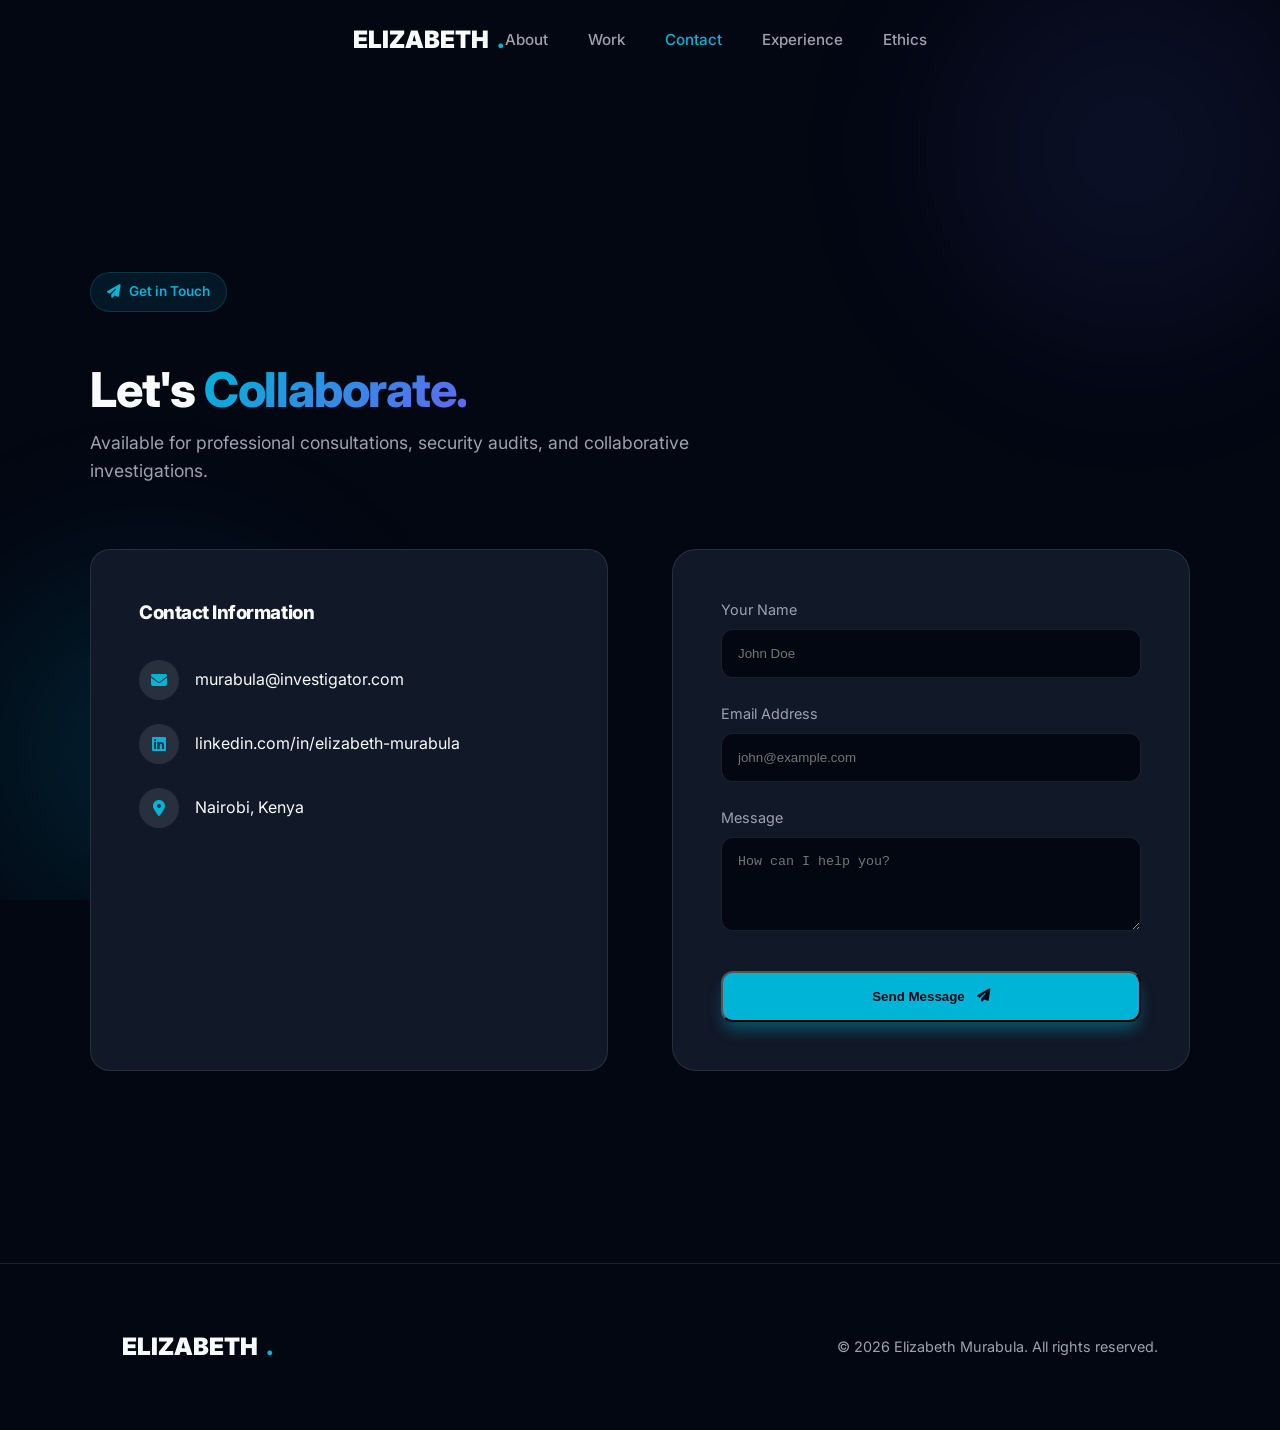
==== Contact.html @ b8bf177f "Modernized professional portfolio design" ====
<!DOCTYPE html>
<html lang="en">
<head>
    <meta charset="UTF-8">
    <meta name="viewport" content="width=device-width, initial-scale=1.0">
    <title>Contact | Elizabeth Murabula</title>
    <link rel="stylesheet" href="https://cdnjs.cloudflare.com/ajax/libs/font-awesome/6.4.0/css/all.min.css">
    <link rel="preconnect" href="https://fonts.googleapis.com">
    <link rel="preconnect" href="https://fonts.gstatic.com" crossorigin>
    <link href="https://fonts.googleapis.com/css2?family=Inter:wght@300;400;500;600;700;800;900&display=swap" rel="stylesheet">
    <link rel="stylesheet" href="css/main.css">
</head>
<body class="interior-page">
    <div class="bg-blobs">
        <div class="blob blob-1"></div>
        <div class="blob blob-2"></div>
    </div>

    <header class="scrolled">
        <div class="container">
            <nav style="width: 100%; display: flex; justify-content: space-between; align-items: center;">
                <a href="index.html" class="logo">ELIZABETH<span>.</span></a>
                <ul class="nav-links">
                    <li><a href="index.html#about">About</a></li>
                    <li><a href="index.html#projects">Work</a></li>
                    <li><a href="Contact.html" class="active">Contact</a></li>
                    <li><a href="Experience.html">Experience</a></li>
                    <li><a href="Ethics.html">Ethics</a></li>
                </ul>
            </nav>
        </div>
    </header>

    <main class="container" style="padding: 4rem 0;">
        <section class="reveal active">
            <div class="section-header" style="text-align: left;">
                <div class="badge"><i class="fas fa-paper-plane"></i> Get in Touch</div>
                <h1 style="font-size: 3rem; margin-top: 1rem;">Let's <span class="gradient-text">Collaborate.</span></h1>
                <p style="max-width: 600px;">Available for professional consultations, security audits, and collaborative investigations.</p>
            </div>

            <div style="display: grid; grid-template-columns: repeat(auto-fit, minmax(300px, 1fr)); gap: 4rem; margin-top: 4rem;">
                <div class="project-card" style="padding: 3rem;">
                    <h3>Contact Information</h3>
                    <div style="margin-top: 2rem; display: grid; gap: 1.5rem;">
                        <div style="display: flex; align-items: center; gap: 1rem;">
                            <div style="width: 40px; height: 40px; background: var(--border); border-radius: 50%; display: flex; align-items: center; justify-content: center;">
                                <i class="fas fa-envelope" style="color: var(--primary);"></i>
                            </div>
                            <span>murabula@investigator.com</span>
                        </div>
                        <div style="display: flex; align-items: center; gap: 1rem;">
                            <div style="width: 40px; height: 40px; background: var(--border); border-radius: 50%; display: flex; align-items: center; justify-content: center;">
                                <i class="fab fa-linkedin" style="color: var(--primary);"></i>
                            </div>
                            <span>linkedin.com/in/elizabeth-murabula</span>
                        </div>
                        <div style="display: flex; align-items: center; gap: 1rem;">
                            <div style="width: 40px; height: 40px; background: var(--border); border-radius: 50%; display: flex; align-items: center; justify-content: center;">
                                <i class="fas fa-location-dot" style="color: var(--primary);"></i>
                            </div>
                            <span>Nairobi, Kenya</span>
                        </div>
                    </div>
                </div>

                <div style="background: var(--card-bg); padding: 3rem; border-radius: 24px; border: 1px solid var(--border);">
                    <form id="contact-form">
                        <div style="margin-bottom: 1.5rem;">
                            <label style="display: block; margin-bottom: 0.5rem; font-size: 0.9rem; color: var(--text-secondary);">Your Name</label>
                            <input type="text" placeholder="John Doe" style="width: 100%; padding: 1rem; border-radius: 12px; border: 1px solid var(--border); background: var(--bg-color); color: white; outline: none;">
                        </div>
                        <div style="margin-bottom: 1.5rem;">
                            <label style="display: block; margin-bottom: 0.5rem; font-size: 0.9rem; color: var(--text-secondary);">Email Address</label>
                            <input type="email" placeholder="john@example.com" style="width: 100%; padding: 1rem; border-radius: 12px; border: 1px solid var(--border); background: var(--bg-color); color: white; outline: none;">
                        </div>
                        <div style="margin-bottom: 2rem;">
                            <label style="display: block; margin-bottom: 0.5rem; font-size: 0.9rem; color: var(--text-secondary);">Message</label>
                            <textarea rows="4" placeholder="How can I help you?" style="width: 100%; padding: 1rem; border-radius: 12px; border: 1px solid var(--border); background: var(--bg-color); color: white; outline: none;"></textarea>
                        </div>
                        <button type="submit" class="btn btn-primary" style="width: 100%; justify-content: center;">
                            Send Message <i class="fas fa-paper-plane"></i>
                        </button>
                    </form>
                </div>
            </div>
        </section>
    </main>

    <footer style="padding: 4rem 0; background: var(--bg-color); border-top: 1px solid var(--border);">
        <div class="container">
            <div style="display: flex; justify-content: space-between; align-items: center; flex-wrap: wrap; gap: 2rem;">
                <a href="index.html" class="logo">ELIZABETH<span>.</span></a>
                <p style="color: var(--text-secondary); font-size: 0.9rem;">
                    &copy; 2026 Elizabeth Murabula. All rights reserved.
                </p>
            </div>
        </div>
    </footer>

    <script src="js/app.js"></script>
</body>
</html>
---- css/main.css ----
:root {
    --bg-color: #030712;
    --card-bg: #111827;
    --primary: #00b4d8;
    --primary-glow: rgba(0, 180, 216, 0.4);
    --secondary: #6366f1;
    --text-primary: #f9fafb;
    --text-secondary: #9ca3af;
    --accent: #10b981;
    --border: rgba(255, 255, 255, 0.1);
    --glass: rgba(17, 24, 39, 0.7);
    --font-main: 'Inter', system-ui, -apple-system, sans-serif;
    --transition: all 0.3s cubic-bezier(0.4, 0, 0.2, 1);
}

* {
    margin: 0;
    padding: 0;
    box-sizing: border-box;
    scroll-behavior: smooth;
}

body {
    background-color: var(--bg-color);
    color: var(--text-primary);
    font-family: var(--font-main);
    line-height: 1.6;
    overflow-x: hidden;
}

/* Custom Scrollbar */
::-webkit-scrollbar {
    width: 8px;
}

::-webkit-scrollbar-track {
    background: var(--bg-color);
}

::-webkit-scrollbar-thumb {
    background: var(--card-bg);
    border-radius: 10px;
    border: 2px solid var(--bg-color);
}

::-webkit-scrollbar-thumb:hover {
    background: var(--primary);
}

/* Background Gradients */
.bg-blobs {
    position: fixed;
    top: 0;
    left: 0;
    width: 100%;
    height: 100%;
    z-index: -1;
    overflow: hidden;
}

.blob {
    position: absolute;
    width: 500px;
    height: 500px;
    background: radial-gradient(circle, var(--primary-glow) 0%, transparent 70%);
    border-radius: 50%;
    filter: blur(80px);
    opacity: 0.5;
    animation: move 20s infinite alternate;
}

.blob-1 { top: -100px; right: -100px; background: radial-gradient(circle, rgba(99, 102, 241, 0.3) 0%, transparent 70%); }
.blob-2 { bottom: -100px; left: -100px; animation-delay: -5s; }

@keyframes move {
    from { transform: translate(0, 0) scale(1); }
    to { transform: translate(100px, 100px) scale(1.2); }
}

/* Typography */
h1, h2, h3, h4 {
    font-weight: 800;
    letter-spacing: -0.025em;
}

.gradient-text {
    background: linear-gradient(135deg, var(--primary) 0%, var(--secondary) 100%);
    -webkit-background-clip: text;
    -webkit-text-fill-color: transparent;
    background-clip: text;
}

/* Layout */
.container {
    max-width: 1100px;
    margin: 0 auto;
    padding: 0 2rem;
}

header {
    height: 80px;
    display: flex;
    align-items: center;
    position: sticky;
    top: 0;
    z-index: 100;
    transition: var(--transition);
}

header.scrolled {
    background: var(--glass);
    backdrop-filter: blur(12px);
    border-bottom: 1px solid var(--border);
}

nav {
    width: 100%;
    display: flex;
    justify-content: space-between;
    align-items: center;
}

.logo {
    font-weight: 900;
    font-size: 1.5rem;
    color: var(--text-primary);
    text-decoration: none;
    display: flex;
    align-items: center;
    gap: 0.5rem;
}

.logo span {
    color: var(--primary);
}

.nav-links {
    display: flex;
    gap: 2.5rem;
    list-style: none;
}

.nav-links a {
    text-decoration: none;
    color: var(--text-secondary);
    font-weight: 500;
    font-size: 0.95rem;
    transition: var(--transition);
}

.nav-links a:hover, .nav-links a.active {
    color: var(--primary);
}

/* Hero Section */
.hero {
    min-height: 90vh;
    display: flex;
    align-items: center;
    padding-top: 4rem;
}

.hero-grid {
    display: grid;
    grid-template-columns: 1.2fr 1fr;
    gap: 4rem;
    align-items: center;
}

.hero-content h1 {
    font-size: 4rem;
    line-height: 1.1;
    margin-bottom: 1.5rem;
}

.subheadline {
    font-size: 1.25rem;
    color: var(--text-secondary);
    margin-bottom: 2.5rem;
    max-width: 500px;
}

.badge {
    display: inline-flex;
    align-items: center;
    gap: 0.5rem;
    padding: 0.5rem 1rem;
    background: rgba(0, 180, 216, 0.1);
    color: var(--primary);
    border-radius: 99px;
    font-size: 0.85rem;
    font-weight: 600;
    margin-bottom: 1.5rem;
    border: 1px solid rgba(0, 180, 216, 0.2);
}

.btn-group {
    display: flex;
    gap: 1.5rem;
}

.btn {
    padding: 1rem 2rem;
    border-radius: 12px;
    font-weight: 600;
    text-decoration: none;
    transition: var(--transition);
    display: flex;
    align-items: center;
    gap: 0.75rem;
}

.btn-primary {
    background: var(--primary);
    color: var(--bg-color);
    box-shadow: 0 10px 15px -3px var(--primary-glow);
}

.btn-primary:hover {
    transform: translateY(-2px);
    box-shadow: 0 20px 25px -5px var(--primary-glow);
}

.btn-secondary {
    background: var(--card-bg);
    color: var(--text-primary);
    border: 1px solid var(--border);
}

.btn-secondary:hover {
    background: rgba(255, 255, 255, 0.05);
}

.hero-visual {
    position: relative;
    display: flex;
    justify-content: center;
}

.profile-img-container {
    width: 380px;
    height: 380px;
    position: relative;
    z-index: 1;
}

.profile-img-container::after {
    content: '';
    position: absolute;
    inset: -20px;
    background: linear-gradient(135deg, var(--primary), var(--secondary));
    border-radius: 40% 60% 70% 30% / 40% 50% 60% 50%;
    z-index: -1;
    animation: morph 8s ease-in-out infinite alternate;
}

@keyframes morph {
    0% { border-radius: 40% 60% 70% 30% / 40% 40% 60% 50%; }
    100% { border-radius: 70% 30% 50% 50% / 30% 30% 70% 70%; }
}

.profile-img {
    width: 100%;
    height: 100%;
    object-fit: cover;
    border-radius: 30px;
    background: var(--card-bg);
    border: 2px solid var(--border);
}

/* Sections */
section {
    padding: 8rem 0;
}

.section-header {
    text-align: center;
    margin-bottom: 4rem;
}

.section-header h2 {
    font-size: 2.5rem;
    margin-bottom: 1rem;
}

.section-header p {
    color: var(--text-secondary);
    font-size: 1.1rem;
}

/* Projects Grid */
.projects-grid {
    display: grid;
    grid-template-columns: repeat(auto-fit, minmax(320px, 1fr));
    gap: 2rem;
}

.project-card {
    background: var(--card-bg);
    border: 1px solid var(--border);
    border-radius: 20px;
    padding: 2rem;
    transition: var(--transition);
    position: relative;
    overflow: hidden;
    display: flex;
    flex-direction: column;
}

.project-card:hover {
    transform: translateY(-8px);
    border-color: var(--primary);
    box-shadow: 0 30px 60px -12px rgba(0, 0, 0, 0.5);
}

.project-icon {
    width: 50px;
    height: 50px;
    background: rgba(0, 180, 216, 0.1);
    color: var(--primary);
    border-radius: 12px;
    display: flex;
    align-items: center;
    justify-content: center;
    font-size: 1.5rem;
    margin-bottom: 1.5rem;
}

.project-title {
    font-size: 1.4rem;
    margin-bottom: 1rem;
}

.project-desc {
    color: var(--text-secondary);
    font-size: 0.95rem;
    margin-bottom: 1.5rem;
    flex-grow: 1;
}

.project-tags {
    display: flex;
    flex-wrap: wrap;
    gap: 0.5rem;
    margin-bottom: 1.5rem;
}

.tag {
    font-size: 0.75rem;
    padding: 0.25rem 0.75rem;
    background: rgba(255, 255, 255, 0.05);
    border-radius: 99px;
    color: var(--text-secondary);
}

.project-link {
    display: flex;
    align-items: center;
    gap: 0.5rem;
    color: var(--primary);
    text-decoration: none;
    font-weight: 600;
    font-size: 0.9rem;
}

/* Skills */
.skills-container {
    display: flex;
    flex-wrap: wrap;
    justify-content: center;
    gap: 1.5rem;
}

.skill-pill {
    padding: 1rem 2rem;
    background: var(--card-bg);
    border: 1px solid var(--border);
    border-radius: 16px;
    font-weight: 600;
    display: flex;
    align-items: center;
    gap: 1rem;
    transition: var(--transition);
}

.skill-pill:hover {
    border-color: var(--primary);
    background: rgba(0, 180, 216, 0.05);
}

.skill-pill i {
    color: var(--primary);
    font-size: 1.25rem;
}

/* Reveal Animation */
.reveal {
    opacity: 0;
    transform: translateY(30px);
    transition: all 0.8s ease-out;
}

.reveal.active {
    opacity: 1;
    transform: translateY(0);
}

/* Responsive */
@media (max-width: 968px) {
    .hero-grid {
        grid-template-columns: 1fr;
        text-align: center;
        gap: 3rem;
    }
    
    .hero-content h1 {
        font-size: 3rem;
    }
    
    .subheadline {
        margin-left: auto;
        margin-right: auto;
    }
    
    .btn-group {
        justify-content: center;
    }
    
    .nav-links {
        display: none;
    }
    
    .profile-img-container {
        width: 300px;
        height: 300px;
    }
}
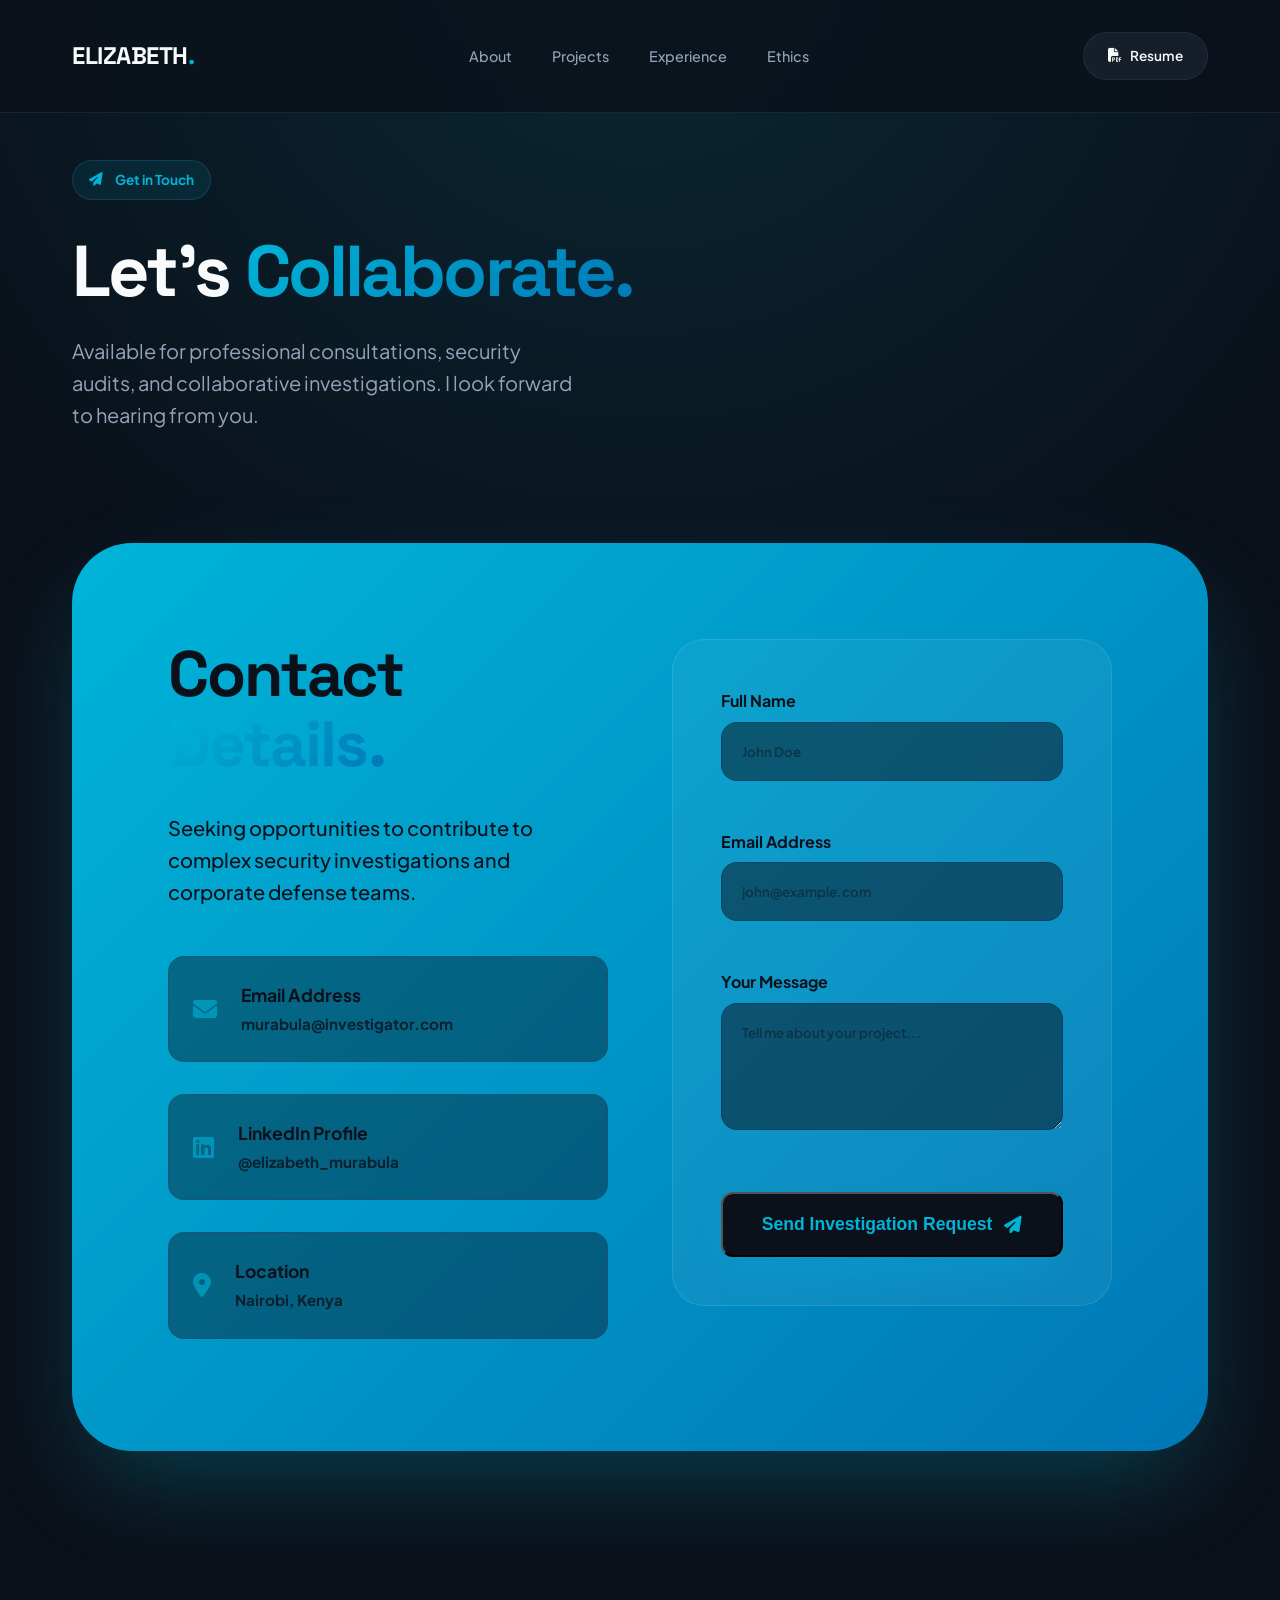
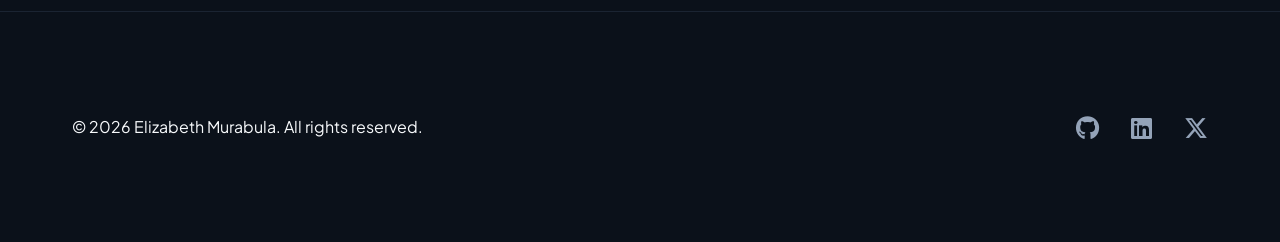
==== commit e4b0119f: "Modernized Premium Portfolio Design & Organized Architecture" ====
--- a/Contact.html
+++ b/Contact.html
@@ -4,100 +4,128 @@
     <meta charset="UTF-8">
     <meta name="viewport" content="width=device-width, initial-scale=1.0">
     <title>Contact | Elizabeth Murabula</title>
-    <link rel="stylesheet" href="https://cdnjs.cloudflare.com/ajax/libs/font-awesome/6.4.0/css/all.min.css">
+    <meta name="description" content="Get in touch with Elizabeth Murabula for professional consultations and investigations.">
+    
+    <!-- External Resources -->
+    <link rel="stylesheet" href="https://cdnjs.cloudflare.com/ajax/libs/font-awesome/6.5.0/css/all.min.css">
     <link rel="preconnect" href="https://fonts.googleapis.com">
     <link rel="preconnect" href="https://fonts.gstatic.com" crossorigin>
-    <link href="https://fonts.googleapis.com/css2?family=Inter:wght@300;400;500;600;700;800;900&display=swap" rel="stylesheet">
+    <link href="https://fonts.googleapis.com/css2?family=Plus+Jakarta+Sans:wght@300;400;500;600;700;800&family=Space+Grotesk:wght@300;400;500;600;700&display=swap" rel="stylesheet">
+    
+    <!-- Custom CSS -->
     <link rel="stylesheet" href="css/main.css">
 </head>
-<body class="interior-page">
-    <div class="bg-blobs">
-        <div class="blob blob-1"></div>
-        <div class="blob blob-2"></div>
-    </div>
+<body>
+    <!-- Premium Background Effects -->
+    <div class="main-glow"></div>
+    <div class="bg-noise"></div>
 
-    <header class="scrolled">
-        <div class="container">
-            <nav style="width: 100%; display: flex; justify-content: space-between; align-items: center;">
-                <a href="index.html" class="logo">ELIZABETH<span>.</span></a>
+    <!-- Navigation -->
+    <header class="navbar">
+        <div class="container flex-between">
+            <a href="index.html" class="brand">ELIZABETH<span class="dot">.</span></a>
+            <nav>
                 <ul class="nav-links">
                     <li><a href="index.html#about">About</a></li>
-                    <li><a href="index.html#projects">Work</a></li>
-                    <li><a href="Contact.html" class="active">Contact</a></li>
+                    <li><a href="index.html#work">Projects</a></li>
                     <li><a href="Experience.html">Experience</a></li>
                     <li><a href="Ethics.html">Ethics</a></li>
                 </ul>
             </nav>
+            <div class="nav-actions">
+                <a href="CV.html" class="nav-btn">
+                    <i class="fas fa-file-pdf"></i> Resume
+                </a>
+            </div>
         </div>
     </header>
 
-    <main class="container" style="padding: 4rem 0;">
-        <section class="reveal active">
-            <div class="section-header" style="text-align: left;">
-                <div class="badge"><i class="fas fa-paper-plane"></i> Get in Touch</div>
-                <h1 style="font-size: 3rem; margin-top: 1rem;">Let's <span class="gradient-text">Collaborate.</span></h1>
-                <p style="max-width: 600px;">Available for professional consultations, security audits, and collaborative investigations.</p>
-            </div>
-
-            <div style="display: grid; grid-template-columns: repeat(auto-fit, minmax(300px, 1fr)); gap: 4rem; margin-top: 4rem;">
-                <div class="project-card" style="padding: 3rem;">
-                    <h3>Contact Information</h3>
-                    <div style="margin-top: 2rem; display: grid; gap: 1.5rem;">
-                        <div style="display: flex; align-items: center; gap: 1rem;">
-                            <div style="width: 40px; height: 40px; background: var(--border); border-radius: 50%; display: flex; align-items: center; justify-content: center;">
-                                <i class="fas fa-envelope" style="color: var(--primary);"></i>
-                            </div>
-                            <span>murabula@investigator.com</span>
-                        </div>
-                        <div style="display: flex; align-items: center; gap: 1rem;">
-                            <div style="width: 40px; height: 40px; background: var(--border); border-radius: 50%; display: flex; align-items: center; justify-content: center;">
-                                <i class="fab fa-linkedin" style="color: var(--primary);"></i>
-                            </div>
-                            <span>linkedin.com/in/elizabeth-murabula</span>
-                        </div>
-                        <div style="display: flex; align-items: center; gap: 1rem;">
-                            <div style="width: 40px; height: 40px; background: var(--border); border-radius: 50%; display: flex; align-items: center; justify-content: center;">
-                                <i class="fas fa-location-dot" style="color: var(--primary);"></i>
-                            </div>
-                            <span>Nairobi, Kenya</span>
-                        </div>
-                    </div>
-                </div>
-
-                <div style="background: var(--card-bg); padding: 3rem; border-radius: 24px; border: 1px solid var(--border);">
-                    <form id="contact-form">
-                        <div style="margin-bottom: 1.5rem;">
-                            <label style="display: block; margin-bottom: 0.5rem; font-size: 0.9rem; color: var(--text-secondary);">Your Name</label>
-                            <input type="text" placeholder="John Doe" style="width: 100%; padding: 1rem; border-radius: 12px; border: 1px solid var(--border); background: var(--bg-color); color: white; outline: none;">
-                        </div>
-                        <div style="margin-bottom: 1.5rem;">
-                            <label style="display: block; margin-bottom: 0.5rem; font-size: 0.9rem; color: var(--text-secondary);">Email Address</label>
-                            <input type="email" placeholder="john@example.com" style="width: 100%; padding: 1rem; border-radius: 12px; border: 1px solid var(--border); background: var(--bg-color); color: white; outline: none;">
-                        </div>
-                        <div style="margin-bottom: 2rem;">
-                            <label style="display: block; margin-bottom: 0.5rem; font-size: 0.9rem; color: var(--text-secondary);">Message</label>
-                            <textarea rows="4" placeholder="How can I help you?" style="width: 100%; padding: 1rem; border-radius: 12px; border: 1px solid var(--border); background: var(--bg-color); color: white; outline: none;"></textarea>
-                        </div>
-                        <button type="submit" class="btn btn-primary" style="width: 100%; justify-content: center;">
-                            Send Message <i class="fas fa-paper-plane"></i>
-                        </button>
-                    </form>
+    <main>
+        <!-- Page Hero -->
+        <section class="hero-section" style="padding-top: 10rem; padding-bottom: 4rem;">
+            <div class="container">
+                <div class="hero-info reveal active">
+                    <div class="hero-badge"><i class="fas fa-paper-plane"></i> Get in Touch</div>
+                    <h1>Let's <span class="gradient-text">Collaborate.</span></h1>
+                    <p class="hero-desc">
+                        Available for professional consultations, security audits, and collaborative investigations. I look forward to hearing from you.
+                    </p>
                 </div>
             </div>
         </section>
+
+        <!-- Contact Form Section -->
+        <section class="contact-section" style="padding-top: 0;">
+            <div class="container reveal">
+                <div class="contact-box" style="grid-template-columns: 1fr 1fr; gap: 4rem; align-items: start;">
+                    <div class="contact-info">
+                        <h2>Contact <br><span class="gradient-text">Details.</span></h2>
+                        <p style="margin-bottom: 3rem;">Seeking opportunities to contribute to complex security investigations and corporate defense teams.</p>
+                        
+                        <div class="contact-methods">
+                            <div class="method" style="margin-bottom: 2rem; display: flex; align-items: center; gap: 1.5rem; background: rgba(11, 17, 26, 0.4); padding: 1.5rem; border-radius: 16px; border: 1px solid var(--border);">
+                                <i class="fas fa-envelope" style="font-size: 1.5rem; color: var(--primary);"></i>
+                                <div>
+                                    <strong style="display: block; font-size: 1.1rem;">Email Address</strong>
+                                    <span style="font-size: 0.95rem; color: var(--bg-color); opacity: 0.8;">murabula@investigator.com</span>
+                                </div>
+                            </div>
+                            
+                            <div class="method" style="margin-bottom: 2rem; display: flex; align-items: center; gap: 1.5rem; background: rgba(11, 17, 26, 0.4); padding: 1.5rem; border-radius: 16px; border: 1px solid var(--border);">
+                                <i class="fab fa-linkedin" style="font-size: 1.5rem; color: var(--primary);"></i>
+                                <div>
+                                    <strong style="display: block; font-size: 1.1rem;">LinkedIn Profile</strong>
+                                    <span style="font-size: 0.95rem; color: var(--bg-color); opacity: 0.8;">@elizabeth_murabula</span>
+                                </div>
+                            </div>
+                            
+                            <div class="method" style="display: flex; align-items: center; gap: 1.5rem; background: rgba(11, 17, 26, 0.4); padding: 1.5rem; border-radius: 16px; border: 1px solid var(--border);">
+                                <i class="fas fa-location-dot" style="font-size: 1.5rem; color: var(--primary);"></i>
+                                <div>
+                                    <strong style="display: block; font-size: 1.1rem;">Location</strong>
+                                    <span style="font-size: 0.95rem; color: var(--bg-color); opacity: 0.8;">Nairobi, Kenya</span>
+                                </div>
+                            </div>
+                        </div>
+                    </div>
+
+                    <div style="background: rgba(255, 255, 255, 0.05); padding: 3rem; border-radius: 32px; border: 1px solid rgba(255, 255, 255, 0.1);">
+                        <form class="contact-form">
+                            <div style="margin-bottom: 1.5rem;">
+                                <label style="display: block; margin-bottom: 0.5rem; color: var(--bg-color); font-weight: 700;">Full Name</label>
+                                <input type="text" placeholder="John Doe" required style="background: rgba(11,17,26,0.5); border-color: rgba(11,17,26,0.2); width: 100%;">
+                            </div>
+                            <div style="margin-bottom: 1.5rem;">
+                                <label style="display: block; margin-bottom: 0.5rem; color: var(--bg-color); font-weight: 700;">Email Address</label>
+                                <input type="email" placeholder="john@example.com" required style="background: rgba(11,17,26,0.5); border-color: rgba(11,17,26,0.2); width: 100%;">
+                            </div>
+                            <div style="margin-bottom: 2rem;">
+                                <label style="display: block; margin-bottom: 0.5rem; color: var(--bg-color); font-weight: 700;">Your Message</label>
+                                <textarea rows="5" placeholder="Tell me about your project..." required style="background: rgba(11,17,26,0.5); border-color: rgba(11,17,26,0.2); width: 100%;"></textarea>
+                            </div>
+                            <button type="submit" class="btn btn-main" style="background: var(--bg-color); color: var(--primary); padding: 1.25rem; width: 100%; justify-content: center; font-size: 1.1rem;">
+                                Send Investigation Request <i class="fas fa-paper-plane"></i>
+                            </button>
+                        </form>
+                    </div>
+                </div>
+            </div>
+        </section>
+
     </main>
 
-    <footer style="padding: 4rem 0; background: var(--bg-color); border-top: 1px solid var(--border);">
-        <div class="container">
-            <div style="display: flex; justify-content: space-between; align-items: center; flex-wrap: wrap; gap: 2rem;">
-                <a href="index.html" class="logo">ELIZABETH<span>.</span></a>
-                <p style="color: var(--text-secondary); font-size: 0.9rem;">
-                    &copy; 2026 Elizabeth Murabula. All rights reserved.
-                </p>
+    <footer class="footer">
+        <div class="container flex-between">
+            <p>&copy; 2026 Elizabeth Murabula. All rights reserved.</p>
+            <div class="social-links">
+                <a href="#"><i class="fab fa-github"></i></a>
+                <a href="#"><i class="fab fa-linkedin"></i></a>
+                <a href="#"><i class="fab fa-x-twitter"></i></a>
             </div>
         </div>
     </footer>
 
+    <!-- Global Scripts -->
     <script src="js/app.js"></script>
 </body>
 </html>
--- a/css/main.css
+++ b/css/main.css
@@ -1,437 +1,522 @@
 :root {
-    --bg-color: #030712;
-    --card-bg: #111827;
-    --primary: #00b4d8;
-    --primary-glow: rgba(0, 180, 216, 0.4);
-    --secondary: #6366f1;
-    --text-primary: #f9fafb;
-    --text-secondary: #9ca3af;
-    --accent: #10b981;
-    --border: rgba(255, 255, 255, 0.1);
-    --glass: rgba(17, 24, 39, 0.7);
-    --font-main: 'Inter', system-ui, -apple-system, sans-serif;
-    --transition: all 0.3s cubic-bezier(0.4, 0, 0.2, 1);
-}
-
+    /* Color Palette - Cyber / Digital / Premium */
+    --primary: #00b4d8;         /* High-tech Blue */
+    --secondary: #0077b6;
+    --accent: #48cae4;
+    --bg-color: #0b111a;        /* Deep Space / Night Sky */
+    --card-bg: #161e2a;        /* Slightly lighter than BG */
+    --text-primary: #f8fafc;    /* Off-white */
+    --text-secondary: #94a3b8;  /* Slate/Greyish */
+    --border: rgba(51, 65, 85, 0.4);
+    --primary-glow: rgba(0, 180, 216, 0.3);
+    --grad-main: linear-gradient(135deg, #00b4d8, #0077b6);
+    --grad-accent: linear-gradient(135deg, #48cae4, #00b4d8);
+    --transition: all 0.4s cubic-bezier(0.165, 0.84, 0.44, 1);
+}
+
+/* Modern Typography & Reset */
 * {
     margin: 0;
     padding: 0;
     box-sizing: border-box;
-    scroll-behavior: smooth;
 }
 
 body {
     background-color: var(--bg-color);
     color: var(--text-primary);
-    font-family: var(--font-main);
+    font-family: 'Plus Jakarta Sans', sans-serif;
     line-height: 1.6;
     overflow-x: hidden;
-}
-
-/* Custom Scrollbar */
-::-webkit-scrollbar {
-    width: 8px;
-}
-
-::-webkit-scrollbar-track {
-    background: var(--bg-color);
-}
-
-::-webkit-scrollbar-thumb {
-    background: var(--card-bg);
-    border-radius: 10px;
-    border: 2px solid var(--bg-color);
-}
-
-::-webkit-scrollbar-thumb:hover {
-    background: var(--primary);
-}
-
-/* Background Gradients */
-.bg-blobs {
+    position: relative;
+}
+
+h1, h2, h3, h4, .gradient-text {
+    font-family: 'Space Grotesk', sans-serif;
+    font-weight: 700;
+}
+
+/* Premium Background Effects */
+.main-glow {
+    position: fixed;
+    top: 0;
+    left: 0;
+    width: 100vw;
+    height: 100vh;
+    background: radial-gradient(circle at 50% -10%, rgba(0, 180, 216, 0.15), transparent 70%);
+    pointer-events: none;
+    z-index: 1;
+}
+
+.bg-noise {
+    position: fixed;
+    top: 0;
+    left: 0;
+    width: 100vw;
+    height: 100vh;
+    background: url('https://grainy-gradients.vercel.app/noise.svg');
+    opacity: 0.05;
+    pointer-events: none;
+    z-index: 1;
+}
+
+/* Layout Container */
+.container {
+    max-width: 1200px;
+    margin: 0 auto;
+    padding: 0 2rem;
+}
+
+.flex-between {
+    display: flex;
+    justify-content: space-between;
+    align-items: center;
+}
+
+.grid-2 {
+    display: grid;
+    grid-template-columns: repeat(2, 1fr);
+    gap: 4rem;
+    align-items: center;
+}
+
+.grid-4 {
+    display: grid;
+    grid-template-columns: repeat(auto-fit, minmax(200px, 1fr));
+    gap: 2rem;
+}
+
+/* Navbar */
+.navbar {
+    padding: 2rem 0;
     position: fixed;
     top: 0;
     left: 0;
     width: 100%;
-    height: 100%;
-    z-index: -1;
-    overflow: hidden;
-}
-
-.blob {
-    position: absolute;
-    width: 500px;
-    height: 500px;
-    background: radial-gradient(circle, var(--primary-glow) 0%, transparent 70%);
-    border-radius: 50%;
-    filter: blur(80px);
-    opacity: 0.5;
-    animation: move 20s infinite alternate;
-}
-
-.blob-1 { top: -100px; right: -100px; background: radial-gradient(circle, rgba(99, 102, 241, 0.3) 0%, transparent 70%); }
-.blob-2 { bottom: -100px; left: -100px; animation-delay: -5s; }
-
-@keyframes move {
-    from { transform: translate(0, 0) scale(1); }
-    to { transform: translate(100px, 100px) scale(1.2); }
-}
-
-/* Typography */
-h1, h2, h3, h4 {
+    z-index: 1000;
+    background: rgba(11, 17, 26, 0.8);
+    backdrop-filter: blur(20px);
+    border-bottom: 1px solid var(--border);
+    transition: var(--transition);
+}
+
+.brand {
+    font-family: 'Space Grotesk', sans-serif;
+    font-size: 1.5rem;
     font-weight: 800;
-    letter-spacing: -0.025em;
-}
-
-.gradient-text {
-    background: linear-gradient(135deg, var(--primary) 0%, var(--secondary) 100%);
-    -webkit-background-clip: text;
-    -webkit-text-fill-color: transparent;
-    background-clip: text;
-}
-
-/* Layout */
-.container {
-    max-width: 1100px;
-    margin: 0 auto;
-    padding: 0 2rem;
-}
-
-header {
-    height: 80px;
-    display: flex;
-    align-items: center;
-    position: sticky;
-    top: 0;
-    z-index: 100;
-    transition: var(--transition);
-}
-
-header.scrolled {
-    background: var(--glass);
-    backdrop-filter: blur(12px);
-    border-bottom: 1px solid var(--border);
-}
-
-nav {
-    width: 100%;
-    display: flex;
-    justify-content: space-between;
-    align-items: center;
-}
-
-.logo {
-    font-weight: 900;
-    font-size: 1.5rem;
+    text-decoration: none;
     color: var(--text-primary);
-    text-decoration: none;
-    display: flex;
-    align-items: center;
-    gap: 0.5rem;
-}
-
-.logo span {
-    color: var(--primary);
-}
+    letter-spacing: -0.02em;
+}
+
+.dot { color: var(--primary); }
 
 .nav-links {
     display: flex;
+    list-style: none;
     gap: 2.5rem;
-    list-style: none;
 }
 
 .nav-links a {
     text-decoration: none;
     color: var(--text-secondary);
     font-weight: 500;
-    font-size: 0.95rem;
-    transition: var(--transition);
-}
-
-.nav-links a:hover, .nav-links a.active {
+    font-size: 0.9rem;
+    transition: var(--transition);
+}
+
+.nav-links a:hover { color: var(--primary); }
+
+.nav-btn {
+    padding: 0.75rem 1.5rem;
+    background: var(--card-bg);
+    border: 1px solid var(--border);
+    border-radius: 99px;
+    color: var(--text-primary);
+    text-decoration: none;
+    font-weight: 600;
+    font-size: 0.85rem;
+    display: flex;
+    align-items: center;
+    gap: 0.5rem;
+    transition: var(--transition);
+}
+
+.nav-btn:hover {
+    border-color: var(--primary);
+    background: rgba(0, 180, 216, 0.1);
+}
+
+/* Hero Section */
+.hero-section {
+    padding-top: 12rem;
+    padding-bottom: 6rem;
+    position: relative;
+    z-index: 2;
+}
+
+.hero-badge {
+    display: inline-flex;
+    align-items: center;
+    gap: 0.75rem;
+    background: rgba(0, 180, 216, 0.1);
+    border: 1px solid rgba(0, 180, 216, 0.2);
+    padding: 0.5rem 1rem;
+    border-radius: 99px;
+    font-size: 0.85rem;
+    font-weight: 700;
     color: var(--primary);
-}
-
-/* Hero Section */
-.hero {
-    min-height: 90vh;
-    display: flex;
-    align-items: center;
-    padding-top: 4rem;
-}
-
-.hero-grid {
-    display: grid;
-    grid-template-columns: 1.2fr 1fr;
-    gap: 4rem;
-    align-items: center;
-}
-
-.hero-content h1 {
-    font-size: 4rem;
+    margin-bottom: 2rem;
+}
+
+.pulse {
+    width: 8px;
+    height: 8px;
+    background: var(--primary);
+    border-radius: 50%;
+    animation: pulse 1.5s infinite;
+}
+
+@keyframes pulse {
+    0% { transform: scale(0.95); box-shadow: 0 0 0 0 rgba(0, 180, 216, 0.7); }
+    70% { transform: scale(1); box-shadow: 0 0 0 10px rgba(0, 180, 216, 0); }
+    100% { transform: scale(0.95); box-shadow: 0 0 0 0 rgba(0, 180, 216, 0); }
+}
+
+.hero-info h1 {
+    font-size: 4.5rem;
     line-height: 1.1;
     margin-bottom: 1.5rem;
-}
-
-.subheadline {
+    letter-spacing: -0.04em;
+}
+
+.gradient-text {
+    background: var(--grad-main);
+    -webkit-background-clip: text;
+    background-clip: text;
+    color: transparent;
+}
+
+.hero-desc {
     font-size: 1.25rem;
     color: var(--text-secondary);
-    margin-bottom: 2.5rem;
     max-width: 500px;
-}
-
-.badge {
+    margin-bottom: 3rem;
+}
+
+.hero-btns {
+    display: flex;
+    gap: 1.5rem;
+}
+
+.btn {
+    padding: 0.85rem 2rem;
+    border-radius: 12px;
+    font-weight: 700;
+    text-decoration: none;
     display: inline-flex;
     align-items: center;
-    gap: 0.5rem;
-    padding: 0.5rem 1rem;
-    background: rgba(0, 180, 216, 0.1);
-    color: var(--primary);
-    border-radius: 99px;
-    font-size: 0.85rem;
-    font-weight: 600;
-    margin-bottom: 1.5rem;
-    border: 1px solid rgba(0, 180, 216, 0.2);
-}
-
-.btn-group {
-    display: flex;
-    gap: 1.5rem;
-}
-
-.btn {
-    padding: 1rem 2rem;
-    border-radius: 12px;
-    font-weight: 600;
-    text-decoration: none;
-    transition: var(--transition);
-    display: flex;
-    align-items: center;
     gap: 0.75rem;
-}
-
-.btn-primary {
-    background: var(--primary);
+    transition: var(--transition);
+}
+
+.btn-main {
+    background: var(--grad-main);
     color: var(--bg-color);
-    box-shadow: 0 10px 15px -3px var(--primary-glow);
-}
-
-.btn-primary:hover {
-    transform: translateY(-2px);
-    box-shadow: 0 20px 25px -5px var(--primary-glow);
-}
-
-.btn-secondary {
-    background: var(--card-bg);
+    box-shadow: 0 20px 40px -10px var(--primary-glow);
+}
+
+.btn-main:hover {
+    transform: translateY(-4px);
+    box-shadow: 0 30px 50px -15px var(--primary-glow);
+}
+
+.btn-outline {
+    background: transparent;
+    border: 1px solid var(--border);
     color: var(--text-primary);
-    border: 1px solid var(--border);
-}
-
-.btn-secondary:hover {
-    background: rgba(255, 255, 255, 0.05);
-}
-
-.hero-visual {
+}
+
+.btn-outline:hover {
+    border-color: var(--primary);
+    background: rgba(0, 180, 216, 0.05);
+}
+
+/* Visuals */
+.visual-card {
     position: relative;
-    display: flex;
-    justify-content: center;
-}
-
-.profile-img-container {
-    width: 380px;
-    height: 380px;
-    position: relative;
-    z-index: 1;
-}
-
-.profile-img-container::after {
-    content: '';
-    position: absolute;
-    inset: -20px;
-    background: linear-gradient(135deg, var(--primary), var(--secondary));
-    border-radius: 40% 60% 70% 30% / 40% 50% 60% 50%;
-    z-index: -1;
-    animation: morph 8s ease-in-out infinite alternate;
-}
-
-@keyframes morph {
-    0% { border-radius: 40% 60% 70% 30% / 40% 40% 60% 50%; }
-    100% { border-radius: 70% 30% 50% 50% / 30% 30% 70% 70%; }
-}
-
-.profile-img {
+    width: 100%;
+    max-width: 500px;
+    aspect-ratio: 1;
+}
+
+.hero-img {
     width: 100%;
     height: 100%;
     object-fit: cover;
+    border-radius: 40px;
+    border: 1px solid var(--border);
+    background: var(--card-bg);
+}
+
+.stat-float {
+    position: absolute;
+    background: rgba(22, 30, 42, 0.8);
+    backdrop-filter: blur(20px);
+    padding: 1.25rem;
+    border-radius: 20px;
+    border: 1px solid var(--border);
+    display: flex;
+    align-items: center;
+    gap: 1rem;
+    z-index: 10;
+}
+
+.stat-1 { top: 20%; left: -10%; }
+.stat-2 { bottom: 10%; right: -10%; }
+
+.stat-float i {
+    width: 40px;
+    height: 40px;
+    background: var(--primary);
+    border-radius: 12px;
+    display: flex;
+    align-items: center;
+    justify-content: center;
+    color: var(--bg-color);
+}
+
+.stat-float span { font-size: 0.8rem; color: var(--text-secondary); }
+.stat-float strong { display: block; font-size: 1.1rem; }
+
+/* Stats Counter */
+.stats-counter {
+    padding: 6rem 0;
+    border-top: 1px solid var(--border);
+    border-bottom: 1px solid var(--border);
+    background: rgba(22, 30, 42, 0.3);
+}
+
+.counter-item { text-align: center; }
+.counter-item h2 { font-size: 3rem; margin-bottom: 0.5rem; }
+.counter-item p { color: var(--text-secondary); font-weight: 500; }
+
+/* Sections Common */
+section { padding: 10rem 0; position: relative; z-index: 2; }
+
+.section-tag {
+    color: var(--primary);
+    font-weight: 800;
+    text-transform: uppercase;
+    letter-spacing: 0.2rem;
+    margin-bottom: 1.5rem;
+}
+
+h2 { font-size: 3.5rem; line-height: 1.1; margin-bottom: 2rem; letter-spacing: -0.03em; }
+
+.section-desc {
+    max-width: 800px;
+    margin: 0 auto;
+    font-size: 1.5rem;
+    color: var(--text-secondary);
+}
+
+/* About Grid */
+.about-grid {
+    display: grid;
+    grid-template-columns: repeat(3, 1fr);
+    gap: 2rem;
+    margin-top: 6rem;
+}
+
+.about-card {
+    background: var(--card-bg);
+    padding: 3rem;
     border-radius: 30px;
-    background: var(--card-bg);
-    border: 2px solid var(--border);
-}
-
-/* Sections */
-section {
-    padding: 8rem 0;
-}
-
-.section-header {
-    text-align: center;
-    margin-bottom: 4rem;
-}
-
-.section-header h2 {
-    font-size: 2.5rem;
-    margin-bottom: 1rem;
-}
-
-.section-header p {
-    color: var(--text-secondary);
-    font-size: 1.1rem;
-}
+    border: 1px solid var(--border);
+    text-align: left;
+    transition: var(--transition);
+}
+
+.about-card:hover { y: -10px; border-color: var(--primary); }
+
+.about-card i {
+    font-size: 2rem;
+    color: var(--primary);
+    margin-bottom: 2rem;
+}
+
+.about-card h3 { font-size: 1.5rem; margin-bottom: 1rem; }
+.about-card p { color: var(--text-secondary); font-size: 0.95rem; }
 
 /* Projects Grid */
 .projects-grid {
     display: grid;
-    grid-template-columns: repeat(auto-fit, minmax(320px, 1fr));
-    gap: 2rem;
-}
-
-.project-card {
+    grid-template-columns: repeat(3, 1fr);
+    gap: 3rem;
+    margin-top: 6rem;
+}
+
+.p-card {
     background: var(--card-bg);
-    border: 1px solid var(--border);
-    border-radius: 20px;
+    border-radius: 32px;
+    overflow: hidden;
+    border: 1px solid var(--border);
+    transition: var(--transition);
+}
+
+.p-card:hover { transform: translateY(-12px); border-color: var(--primary); }
+
+.p-img-wrapper {
+    position: relative;
+    height: 240px;
+    overflow: hidden;
+}
+
+.p-img-wrapper img { width: 100%; height: 100%; object-fit: cover; transition: var(--transition); }
+.p-card:hover .p-img-wrapper img { transform: scale(1.1); }
+
+.p-overlay {
+    position: absolute;
+    top: 0;
+    left: 0;
+    width: 100%;
+    height: 100%;
+    background: linear-gradient(to bottom, transparent, rgba(11, 17, 26, 0.8));
+    display: flex;
+    align-items: flex-end;
     padding: 2rem;
-    transition: var(--transition);
-    position: relative;
-    overflow: hidden;
-    display: flex;
-    flex-direction: column;
-}
-
-.project-card:hover {
-    transform: translateY(-8px);
-    border-color: var(--primary);
-    box-shadow: 0 30px 60px -12px rgba(0, 0, 0, 0.5);
-}
-
-.project-icon {
-    width: 50px;
-    height: 50px;
-    background: rgba(0, 180, 216, 0.1);
-    color: var(--primary);
-    border-radius: 12px;
+}
+
+.p-tag {
+    background: var(--primary);
+    color: var(--bg-color);
+    padding: 0.25rem 1rem;
+    border-radius: 99px;
+    font-size: 0.75rem;
+    font-weight: 800;
+}
+
+.p-content { padding: 2.5rem; }
+
+.p-icon {
+    width: 60px;
+    height: 60px;
+    border-radius: 16px;
     display: flex;
     align-items: center;
     justify-content: center;
     font-size: 1.5rem;
-    margin-bottom: 1.5rem;
-}
-
-.project-title {
-    font-size: 1.4rem;
-    margin-bottom: 1rem;
-}
-
-.project-desc {
+    margin-bottom: 2rem;
+    margin-top: -5rem;
+    position: relative;
+    z-index: 3;
+    box-shadow: 0 10px 30px -5px rgba(0,0,0,0.5);
+}
+
+.ic-virus { background: linear-gradient(135deg, #ef4444, #991b1b); color: white; }
+.ic-med { background: linear-gradient(135deg, #10b981, #065f46); color: white; }
+.ic-lock { background: linear-gradient(135deg, #f59e0b, #b45309); color: white; }
+
+.p-content h3 { font-size: 1.6rem; margin-bottom: 1rem; }
+.p-content p { color: var(--text-secondary); margin-bottom: 2rem; font-size: 0.95rem; line-height: 1.8; }
+
+.p-stack {
+    display: flex;
+    list-style: none;
+    gap: 1rem;
+    flex-wrap: wrap;
+}
+
+.p-stack li {
+    font-size: 0.75rem;
+    font-weight: 700;
     color: var(--text-secondary);
-    font-size: 0.95rem;
-    margin-bottom: 1.5rem;
-    flex-grow: 1;
-}
-
-.project-tags {
-    display: flex;
-    flex-wrap: wrap;
-    gap: 0.5rem;
-    margin-bottom: 1.5rem;
-}
-
-.tag {
-    font-size: 0.75rem;
+    background: rgba(255, 255, 255, 0.05);
     padding: 0.25rem 0.75rem;
-    background: rgba(255, 255, 255, 0.05);
-    border-radius: 99px;
-    color: var(--text-secondary);
-}
-
-.project-link {
-    display: flex;
-    align-items: center;
-    gap: 0.5rem;
-    color: var(--primary);
-    text-decoration: none;
-    font-weight: 600;
-    font-size: 0.9rem;
-}
-
-/* Skills */
-.skills-container {
+    border-radius: 8px;
+}
+
+/* Arsenal Section */
+.arsenal-flex {
     display: flex;
     flex-wrap: wrap;
     justify-content: center;
-    gap: 1.5rem;
-}
-
-.skill-pill {
-    padding: 1rem 2rem;
+    gap: 2rem;
+    margin-top: 4rem;
+}
+
+.arsenal-item {
+    padding: 1.5rem 2.5rem;
     background: var(--card-bg);
     border: 1px solid var(--border);
+    border-radius: 20px;
+    display: flex;
+    align-items: center;
+    gap: 1rem;
+    font-weight: 700;
+    transition: var(--transition);
+}
+
+.arsenal-item:hover { border-color: var(--primary); background: rgba(0, 180, 216, 0.05); transform: translateY(-5px); }
+.arsenal-item i { font-size: 1.5rem; }
+.ic-py { color: #3776ab; }
+.ic-sh { color: #4eaa25; }
+.ic-au { color: #ed872d; }
+.ic-ws { color: #1679a7; }
+.ic-ft { color: #00b4d8; }
+
+/* Contact Box */
+.contact-box {
+    background: var(--grad-main);
+    color: var(--bg-color);
+    padding: 6rem;
+    border-radius: 60px;
+    display: grid;
+    grid-template-columns: 1fr 1.2fr;
+    gap: 6rem;
+    align-items: center;
+    box-shadow: 0 40px 100px -20px var(--primary-glow);
+}
+
+.contact-info h2 { color: var(--bg-color); font-size: 4rem; }
+.contact-info p { font-size: 1.25rem; font-weight: 500; margin-bottom: 3rem; }
+
+.method { display: flex; align-items: center; gap: 1rem; margin-bottom: 1rem; font-weight: 700; font-size: 1.1rem; }
+.method i { opacity: 0.6; }
+
+.contact-form { display: grid; gap: 1.5rem; }
+.contact-form input, .contact-form textarea {
+    padding: 1.25rem;
+    background: rgba(255, 255, 255, 0.1);
+    border: 1px solid rgba(255, 255, 255, 0.2);
     border-radius: 16px;
+    color: var(--bg-color);
+    font-family: inherit;
     font-weight: 600;
-    display: flex;
-    align-items: center;
-    gap: 1rem;
-    transition: var(--transition);
-}
-
-.skill-pill:hover {
-    border-color: var(--primary);
-    background: rgba(0, 180, 216, 0.05);
-}
-
-.skill-pill i {
-    color: var(--primary);
-    font-size: 1.25rem;
-}
-
-/* Reveal Animation */
-.reveal {
-    opacity: 0;
-    transform: translateY(30px);
-    transition: all 0.8s ease-out;
-}
-
-.reveal.active {
-    opacity: 1;
-    transform: translateY(0);
-}
-
-/* Responsive */
-@media (max-width: 968px) {
-    .hero-grid {
-        grid-template-columns: 1fr;
-        text-align: center;
-        gap: 3rem;
-    }
-    
-    .hero-content h1 {
-        font-size: 3rem;
-    }
-    
-    .subheadline {
-        margin-left: auto;
-        margin-right: auto;
-    }
-    
-    .btn-group {
-        justify-content: center;
-    }
-    
-    .nav-links {
-        display: none;
-    }
-    
-    .profile-img-container {
-        width: 300px;
-        height: 300px;
-    }
-}
+    outline: none;
+}
+.contact-form input::placeholder, .contact-form textarea::placeholder { color: rgba(11, 17, 26, 0.5); }
+
+.contact-form .btn-main { background: var(--bg-color); color: var(--primary); }
+
+/* Footer */
+.footer { padding: 6rem 0; border-top: 1px solid var(--border); }
+.social-links { display: flex; gap: 2rem; }
+.social-links a { font-size: 1.5rem; color: var(--text-secondary); transition: var(--transition); }
+.social-links a:hover { color: var(--primary); transform: scale(1.2); }
+
+/* Scroll Animation Utilities */
+.reveal { opacity: 0; transform: translateY(40px); transition: 1s var(--transition); }
+.reveal.active { opacity: 1; transform: translateY(0); }
+
+/* Responsive Adjustments */
+@media (max-width: 1024px) {
+    .grid-2, .grid-4, .about-grid, .projects-grid, .contact-box { grid-template-columns: 1fr; }
+    .hero-info h1 { font-size: 3.5rem; }
+    .contact-box { padding: 4rem 2rem; gap: 4rem; }
+}
+
+@media (max-width: 768px) {
+    .nav-links, .nav-actions { display: none; }
+    h2 { font-size: 2.5rem; }
+}
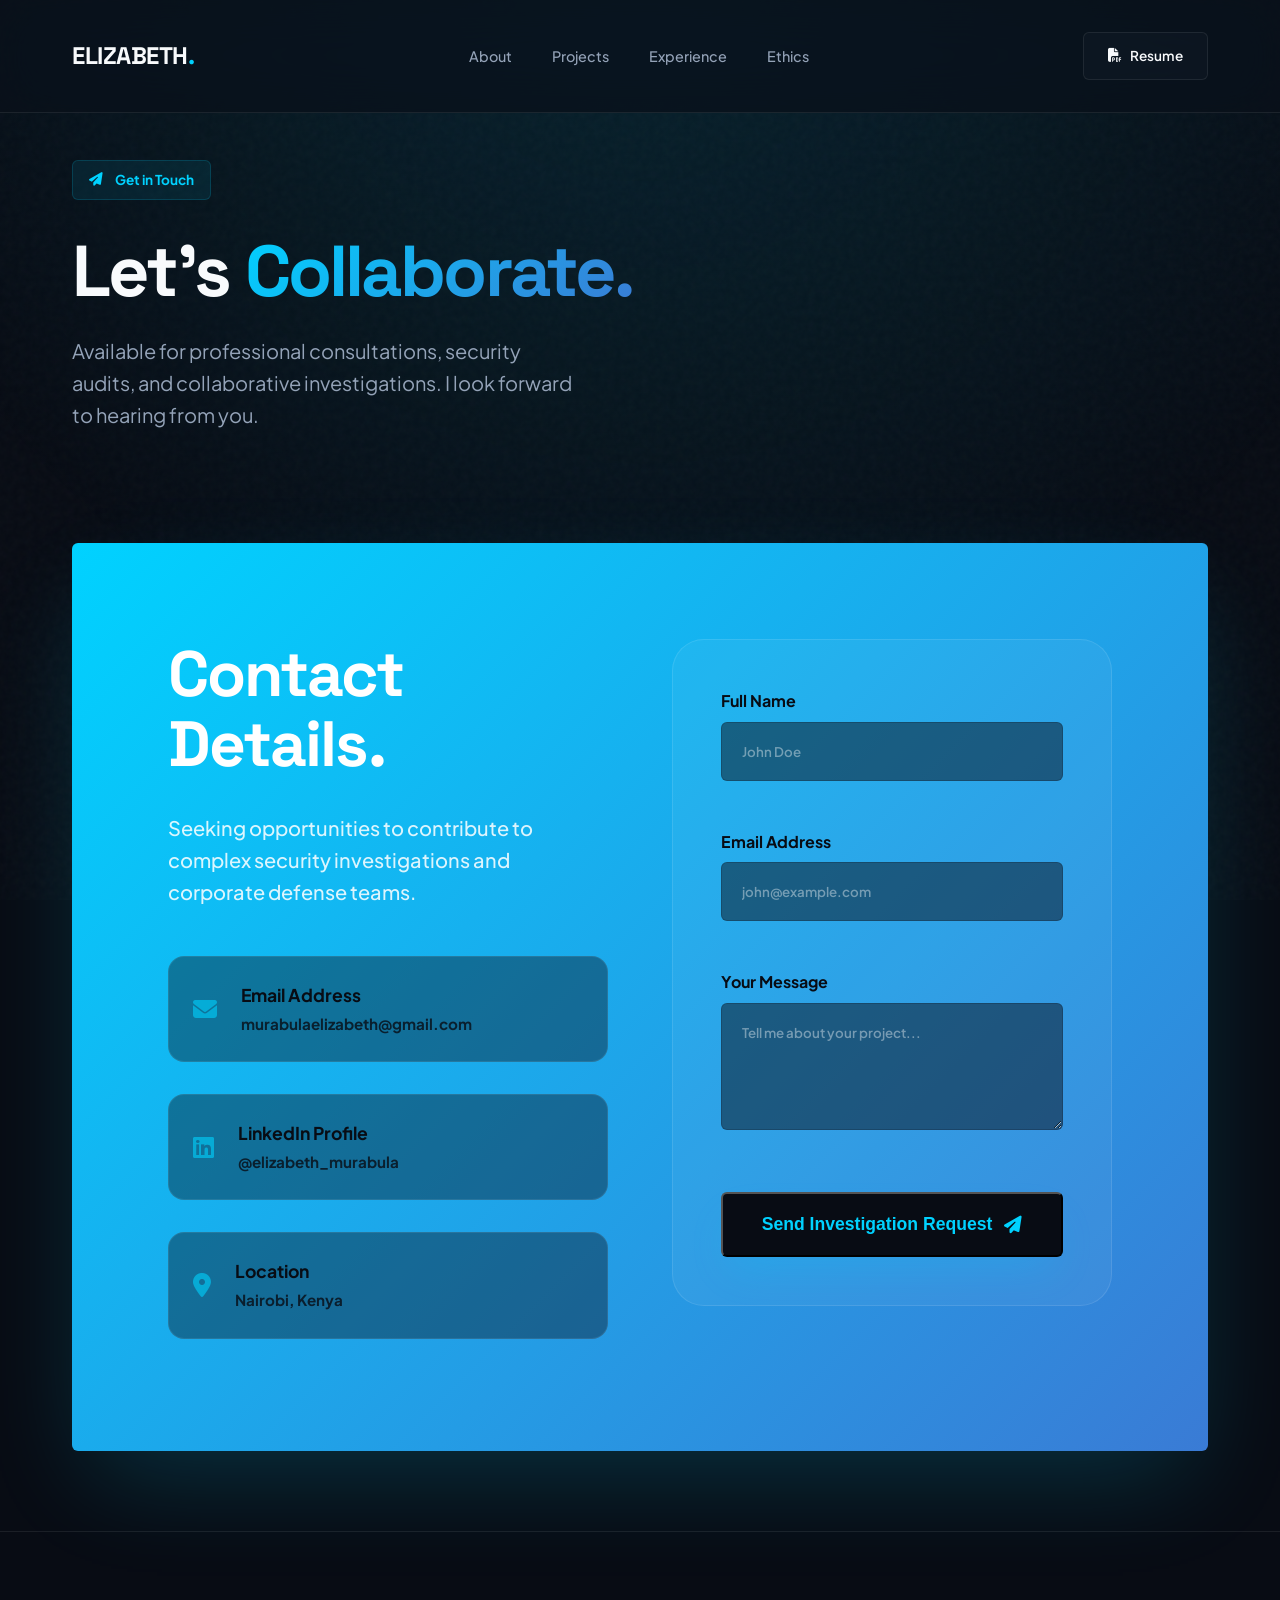
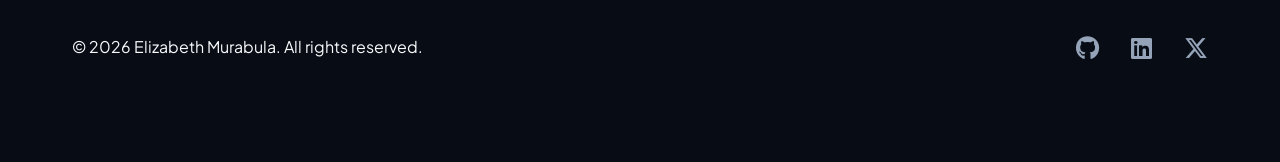
==== commit b1027cb1: "Fix email, spacing, and mobile responsiveness" ====
--- a/Contact.html
+++ b/Contact.html
@@ -67,7 +67,7 @@
                                 <i class="fas fa-envelope" style="font-size: 1.5rem; color: var(--primary);"></i>
                                 <div>
                                     <strong style="display: block; font-size: 1.1rem;">Email Address</strong>
-                                    <span style="font-size: 0.95rem; color: var(--bg-color); opacity: 0.8;">murabula@investigator.com</span>
+                                    <span style="font-size: 0.95rem; color: var(--bg-color); opacity: 0.8;">murabulaelizabeth@gmail.com</span>
                                 </div>
                             </div>
                             
--- a/css/main.css
+++ b/css/main.css
@@ -1,17 +1,18 @@
 :root {
-    /* Color Palette - Cyber / Digital / Premium */
-    --primary: #00b4d8;         /* High-tech Blue */
-    --secondary: #0077b6;
+    --primary: #00d2ff;         /* Electric Blue */
+    --secondary: #3a7bd5;
     --accent: #48cae4;
-    --bg-color: #0b111a;        /* Deep Space / Night Sky */
-    --card-bg: #161e2a;        /* Slightly lighter than BG */
-    --text-primary: #f8fafc;    /* Off-white */
-    --text-secondary: #94a3b8;  /* Slate/Greyish */
-    --border: rgba(51, 65, 85, 0.4);
-    --primary-glow: rgba(0, 180, 216, 0.3);
-    --grad-main: linear-gradient(135deg, #00b4d8, #0077b6);
-    --grad-accent: linear-gradient(135deg, #48cae4, #00b4d8);
-    --transition: all 0.4s cubic-bezier(0.165, 0.84, 0.44, 1);
+    --bg-color: #080c14;        /* Deeper background */
+    --card-bg: rgba(22, 30, 42, 0.4); /* Glassmorphism start */
+    --card-hover: rgba(30, 41, 59, 0.7);
+    --text-primary: #f8fafc;
+    --text-secondary: #94a3b8;
+    --border: rgba(255, 255, 255, 0.08);
+    --primary-glow: rgba(0, 210, 255, 0.2);
+    --grad-main: linear-gradient(135deg, #00d2ff, #3a7bd5);
+    --grad-accent: linear-gradient(135deg, #4facfe, #00f2fe);
+    --transition: all 0.5s cubic-bezier(0.19, 1, 0.22, 1);
+    --shadow: 0 20px 50px -10px rgba(0,0,0,0.5);
 }
 
 /* Modern Typography & Reset */
@@ -53,8 +54,8 @@
     left: 0;
     width: 100vw;
     height: 100vh;
-    background: url('https://grainy-gradients.vercel.app/noise.svg');
-    opacity: 0.05;
+    background: url("data:image/svg+xml,%3Csvg viewBox='0 0 200 200' xmlns='http://www.w3.org/2000/svg'%3E%3Cfilter id='noiseFilter'%3E%3CfeTurbulence type='fractalNoise' baseFrequency='0.65' numOctaves='3' stitchTiles='stitch'/%3E%3C/filter%3E%3Crect width='100%25' height='100%25' filter='url(%23noiseFilter)'/%3E%3C/svg%3E");
+    opacity: 0.03;
     pointer-events: none;
     z-index: 1;
 }
@@ -87,14 +88,14 @@
 
 /* Navbar */
 .navbar {
-    padding: 2rem 0;
+    padding: 1.5rem 0;
     position: fixed;
     top: 0;
     left: 0;
     width: 100%;
     z-index: 1000;
-    background: rgba(11, 17, 26, 0.8);
-    backdrop-filter: blur(20px);
+    background: rgba(8, 12, 20, 0.7);
+    backdrop-filter: blur(25px) saturate(180%);
     border-bottom: 1px solid var(--border);
     transition: var(--transition);
 }
@@ -130,7 +131,7 @@
     padding: 0.75rem 1.5rem;
     background: var(--card-bg);
     border: 1px solid var(--border);
-    border-radius: 99px;
+    border-radius: 6px;
     color: var(--text-primary);
     text-decoration: none;
     font-weight: 600;
@@ -161,7 +162,7 @@
     background: rgba(0, 180, 216, 0.1);
     border: 1px solid rgba(0, 180, 216, 0.2);
     padding: 0.5rem 1rem;
-    border-radius: 99px;
+    border-radius: 6px;
     font-size: 0.85rem;
     font-weight: 700;
     color: var(--primary);
@@ -173,13 +174,6 @@
     height: 8px;
     background: var(--primary);
     border-radius: 50%;
-    animation: pulse 1.5s infinite;
-}
-
-@keyframes pulse {
-    0% { transform: scale(0.95); box-shadow: 0 0 0 0 rgba(0, 180, 216, 0.7); }
-    70% { transform: scale(1); box-shadow: 0 0 0 10px rgba(0, 180, 216, 0); }
-    100% { transform: scale(0.95); box-shadow: 0 0 0 0 rgba(0, 180, 216, 0); }
 }
 
 .hero-info h1 {
@@ -210,7 +204,7 @@
 
 .btn {
     padding: 0.85rem 2rem;
-    border-radius: 12px;
+    border-radius: 6px;
     font-weight: 700;
     text-decoration: none;
     display: inline-flex;
@@ -226,8 +220,8 @@
 }
 
 .btn-main:hover {
-    transform: translateY(-4px);
-    box-shadow: 0 30px 50px -15px var(--primary-glow);
+    transform: translateY(-2px);
+    box-shadow: 0 10px 20px -5px var(--primary-glow);
 }
 
 .btn-outline {
@@ -253,7 +247,7 @@
     width: 100%;
     height: 100%;
     object-fit: cover;
-    border-radius: 40px;
+    border-radius: 6px;
     border: 1px solid var(--border);
     background: var(--card-bg);
 }
@@ -263,7 +257,7 @@
     background: rgba(22, 30, 42, 0.8);
     backdrop-filter: blur(20px);
     padding: 1.25rem;
-    border-radius: 20px;
+    border-radius: 6px;
     border: 1px solid var(--border);
     display: flex;
     align-items: center;
@@ -271,14 +265,14 @@
     z-index: 10;
 }
 
-.stat-1 { top: 20%; left: -10%; }
-.stat-2 { bottom: 10%; right: -10%; }
+.stat-1 { top: 20%; left: -5%; }
+.stat-2 { bottom: 10%; right: -5%; }
 
 .stat-float i {
     width: 40px;
     height: 40px;
     background: var(--primary);
-    border-radius: 12px;
+    border-radius: 6px;
     display: flex;
     align-items: center;
     justify-content: center;
@@ -301,7 +295,7 @@
 .counter-item p { color: var(--text-secondary); font-weight: 500; }
 
 /* Sections Common */
-section { padding: 10rem 0; position: relative; z-index: 2; }
+section { padding: 5rem 0; position: relative; z-index: 2; }
 
 .section-tag {
     color: var(--primary);
@@ -325,24 +319,46 @@
     display: grid;
     grid-template-columns: repeat(3, 1fr);
     gap: 2rem;
-    margin-top: 6rem;
+    margin-top: 3rem;
 }
 
 .about-card {
     background: var(--card-bg);
-    padding: 3rem;
-    border-radius: 30px;
+    padding: 3.5rem;
+    border-radius: 6px;
     border: 1px solid var(--border);
+    backdrop-filter: blur(12px);
     text-align: left;
     transition: var(--transition);
-}
-
-.about-card:hover { y: -10px; border-color: var(--primary); }
+    position: relative;
+    overflow: hidden;
+}
+
+.about-card::before {
+    content: '';
+    position: absolute;
+    top: 0; left: 0; width: 100%; height: 100%;
+    background: linear-gradient(135deg, rgba(255,255,255,0.05), transparent);
+    opacity: 0;
+    transition: var(--transition);
+}
+
+.about-card:hover { 
+    transform: translateY(-8px); 
+    border-color: rgba(255,255,255,0.15); 
+    background: var(--card-hover);
+    box-shadow: var(--shadow);
+}
+
+.about-card:hover::before { opacity: 1; }
 
 .about-card i {
-    font-size: 2rem;
-    color: var(--primary);
-    margin-bottom: 2rem;
+    font-size: 2.2rem;
+    background: var(--grad-main);
+    -webkit-background-clip: text;
+    background-clip: text;
+    color: transparent;
+    margin-bottom: 2.5rem;
 }
 
 .about-card h3 { font-size: 1.5rem; margin-bottom: 1rem; }
@@ -353,87 +369,79 @@
     display: grid;
     grid-template-columns: repeat(3, 1fr);
     gap: 3rem;
-    margin-top: 6rem;
+    margin-top: 3rem;
 }
 
 .p-card {
     background: var(--card-bg);
-    border-radius: 32px;
+    border-radius: 6px;
     overflow: hidden;
     border: 1px solid var(--border);
-    transition: var(--transition);
-}
-
-.p-card:hover { transform: translateY(-12px); border-color: var(--primary); }
+    backdrop-filter: blur(12px);
+    transition: var(--transition);
+    display: flex;
+    flex-direction: column;
+}
+
+.p-card:hover { 
+    transform: translateY(-12px) scale(1.02); 
+    border-color: rgba(255,255,255,0.2);
+    box-shadow: var(--shadow);
+}
 
 .p-img-wrapper {
     position: relative;
-    height: 240px;
-    overflow: hidden;
-}
-
-.p-img-wrapper img { width: 100%; height: 100%; object-fit: cover; transition: var(--transition); }
-.p-card:hover .p-img-wrapper img { transform: scale(1.1); }
+    height: 200px;
+    display: flex;
+    align-items: center;
+    justify-content: center;
+    background: linear-gradient(180deg, rgba(0, 210, 255, 0.06) 0%, transparent 100%);
+    border-bottom: 1px solid var(--border);
+}
+
+.p-img-wrapper i {
+    font-size: 5rem;
+    color: var(--primary);
+}
 
 .p-overlay {
     position: absolute;
-    top: 0;
-    left: 0;
-    width: 100%;
-    height: 100%;
-    background: linear-gradient(to bottom, transparent, rgba(11, 17, 26, 0.8));
-    display: flex;
-    align-items: flex-end;
-    padding: 2rem;
+    bottom: 1rem;
+    left: 1.5rem;
 }
 
 .p-tag {
-    background: var(--primary);
-    color: var(--bg-color);
-    padding: 0.25rem 1rem;
-    border-radius: 99px;
-    font-size: 0.75rem;
+    background: rgba(0, 210, 255, 0.1);
+    color: var(--primary);
+    border: 1px solid rgba(0, 210, 255, 0.2);
+    padding: 0.4rem 1.2rem;
+    border-radius: 4px;
+    font-size: 0.7rem;
     font-weight: 800;
-}
-
-.p-content { padding: 2.5rem; }
-
-.p-icon {
-    width: 60px;
-    height: 60px;
-    border-radius: 16px;
-    display: flex;
-    align-items: center;
-    justify-content: center;
-    font-size: 1.5rem;
-    margin-bottom: 2rem;
-    margin-top: -5rem;
-    position: relative;
-    z-index: 3;
-    box-shadow: 0 10px 30px -5px rgba(0,0,0,0.5);
-}
-
-.ic-virus { background: linear-gradient(135deg, #ef4444, #991b1b); color: white; }
-.ic-med { background: linear-gradient(135deg, #10b981, #065f46); color: white; }
-.ic-lock { background: linear-gradient(135deg, #f59e0b, #b45309); color: white; }
-
-.p-content h3 { font-size: 1.6rem; margin-bottom: 1rem; }
-.p-content p { color: var(--text-secondary); margin-bottom: 2rem; font-size: 0.95rem; line-height: 1.8; }
+    text-transform: uppercase;
+    letter-spacing: 0.05em;
+}
+
+.p-content { padding: 3rem; text-align: left; }
+
+.p-content h3 { font-size: 1.8rem; margin-bottom: 1.2rem; color: #fff; }
+.p-content p { color: var(--text-secondary); margin-bottom: 2.5rem; font-size: 1rem; line-height: 1.8; }
 
 .p-stack {
     display: flex;
     list-style: none;
-    gap: 1rem;
+    gap: 0.85rem;
     flex-wrap: wrap;
 }
 
 .p-stack li {
-    font-size: 0.75rem;
+    font-size: 0.7rem;
     font-weight: 700;
-    color: var(--text-secondary);
-    background: rgba(255, 255, 255, 0.05);
-    padding: 0.25rem 0.75rem;
-    border-radius: 8px;
+    color: var(--primary);
+    background: rgba(0, 210, 255, 0.05);
+    padding: 0.35rem 0.85rem;
+    border-radius: 6px;
+    border: 1px solid rgba(0, 210, 255, 0.1);
 }
 
 /* Arsenal Section */
@@ -449,7 +457,7 @@
     padding: 1.5rem 2.5rem;
     background: var(--card-bg);
     border: 1px solid var(--border);
-    border-radius: 20px;
+    border-radius: 6px;
     display: flex;
     align-items: center;
     gap: 1rem;
@@ -470,7 +478,7 @@
     background: var(--grad-main);
     color: var(--bg-color);
     padding: 6rem;
-    border-radius: 60px;
+    border-radius: 6px;
     display: grid;
     grid-template-columns: 1fr 1.2fr;
     gap: 6rem;
@@ -478,8 +486,9 @@
     box-shadow: 0 40px 100px -20px var(--primary-glow);
 }
 
-.contact-info h2 { color: var(--bg-color); font-size: 4rem; }
-.contact-info p { font-size: 1.25rem; font-weight: 500; margin-bottom: 3rem; }
+.contact-info h2 { color: #ffffff; font-size: 4rem; }
+.contact-info .gradient-text { background: none; -webkit-background-clip: unset; background-clip: unset; color: #ffffff; }
+.contact-info p { font-size: 1.25rem; font-weight: 500; margin-bottom: 3rem; color: rgba(255,255,255,0.85); }
 
 .method { display: flex; align-items: center; gap: 1rem; margin-bottom: 1rem; font-weight: 700; font-size: 1.1rem; }
 .method i { opacity: 0.6; }
@@ -487,17 +496,17 @@
 .contact-form { display: grid; gap: 1.5rem; }
 .contact-form input, .contact-form textarea {
     padding: 1.25rem;
-    background: rgba(255, 255, 255, 0.1);
+    background: rgba(255, 255, 255, 0.15);
     border: 1px solid rgba(255, 255, 255, 0.2);
-    border-radius: 16px;
-    color: var(--bg-color);
+    border-radius: 6px;
+    color: #ffffff;
     font-family: inherit;
     font-weight: 600;
     outline: none;
 }
-.contact-form input::placeholder, .contact-form textarea::placeholder { color: rgba(11, 17, 26, 0.5); }
-
-.contact-form .btn-main { background: var(--bg-color); color: var(--primary); }
+.contact-form input::placeholder, .contact-form textarea::placeholder { color: rgba(255, 255, 255, 0.4); }
+
+.contact-form .btn-main { background: #ffffff; color: var(--bg-color); font-weight: 800; }
 
 /* Footer */
 .footer { padding: 6rem 0; border-top: 1px solid var(--border); }
@@ -505,18 +514,91 @@
 .social-links a { font-size: 1.5rem; color: var(--text-secondary); transition: var(--transition); }
 .social-links a:hover { color: var(--primary); transform: scale(1.2); }
 
-/* Scroll Animation Utilities */
-.reveal { opacity: 0; transform: translateY(40px); transition: 1s var(--transition); }
-.reveal.active { opacity: 1; transform: translateY(0); }
-
-/* Responsive Adjustments */
+.scroll-progress {
+    position: fixed;
+    top: 0;
+    left: 0;
+    width: 0;
+    height: 3px;
+    background: var(--grad-main);
+    z-index: 2000;
+    transition: width 0.1s ease-out;
+}
+
+/* Professional Utilities */
+.reveal { opacity: 1; transform: none; transition: none; }
+.reveal.active { opacity: 1; transform: none; }
+
+/* Responsive — Tablet */
 @media (max-width: 1024px) {
-    .grid-2, .grid-4, .about-grid, .projects-grid, .contact-box { grid-template-columns: 1fr; }
-    .hero-info h1 { font-size: 3.5rem; }
-    .contact-box { padding: 4rem 2rem; gap: 4rem; }
-}
-
+    .grid-2, .grid-4, .about-grid, .projects-grid { grid-template-columns: 1fr; gap: 2rem; }
+    .hero-info h1 { font-size: 3rem; }
+    .contact-box { grid-template-columns: 1fr; padding: 3rem 2rem; gap: 2.5rem; }
+    .section-desc { font-size: 1.2rem; }
+    h2 { font-size: 2.5rem; }
+}
+
+/* Responsive — Mobile */
 @media (max-width: 768px) {
+    /* Navigation */
     .nav-links, .nav-actions { display: none; }
-    h2 { font-size: 2.5rem; }
-}
+    .navbar { padding: 1rem 0; }
+
+    /* Typography */
+    h1 { font-size: 2rem !important; line-height: 1.2; }
+    h2 { font-size: 1.6rem; }
+    h3 { font-size: 1.2rem; }
+    .section-desc { font-size: 1rem; }
+    .hero-desc { font-size: 1rem; }
+
+    /* Layout */
+    .container { padding: 0 1.25rem; }
+    section { padding: 4rem 0; }
+    .hero-section { padding-top: 7rem; padding-bottom: 3rem; }
+
+    /* Hero */
+    .hero-info { text-align: center; }
+    .hero-desc { margin: 0 auto 2rem; text-align: center; max-width: 100%; }
+    .hero-badge { font-size: 0.75rem; margin-bottom: 1rem; }
+    .hero-btns { flex-direction: column; width: 100%; }
+    .btn { width: 100%; justify-content: center; padding: 1rem; font-size: 0.95rem; }
+    .stat-float { display: none; }
+    .visual-card { max-width: 100%; margin: 2rem auto 0; }
+
+    /* About Cards */
+    .about-grid { grid-template-columns: 1fr; gap: 1.5rem; margin-top: 3rem; }
+    .about-card { padding: 2rem; }
+
+    /* Project Cards */
+    .projects-grid { grid-template-columns: 1fr; gap: 1.5rem; margin-top: 3rem; }
+    .p-content { padding: 2rem; }
+    .p-content h3 { font-size: 1.3rem; }
+    .p-img-wrapper { height: 150px; }
+    .p-img-wrapper i { font-size: 3.5rem; }
+
+    /* Arsenal */
+    .arsenal-flex { gap: 1rem; margin-top: 2rem; }
+    .arsenal-item { padding: 1rem 1.5rem; font-size: 0.85rem; width: 100%; }
+
+    /* Contact */
+    .contact-box { padding: 2.5rem 1.5rem; gap: 2rem; grid-template-columns: 1fr; }
+    .contact-info h2 { font-size: 2rem; }
+    .contact-info p { font-size: 1rem; margin-bottom: 1.5rem; }
+
+    /* Stats */
+    .stats-counter { padding: 3rem 0; }
+    .counter-item h2 { font-size: 2rem; }
+
+    /* Footer */
+    .footer { padding: 3rem 0; }
+    .footer .flex-between { flex-direction: column; gap: 1.5rem; text-align: center; }
+}
+
+/* Responsive — Small Phones */
+@media (max-width: 400px) {
+    h1 { font-size: 1.6rem !important; }
+    h2 { font-size: 1.4rem; }
+    .contact-box { padding: 2rem 1rem; }
+    .about-card { padding: 1.5rem; }
+    .p-content { padding: 1.5rem; }
+}
